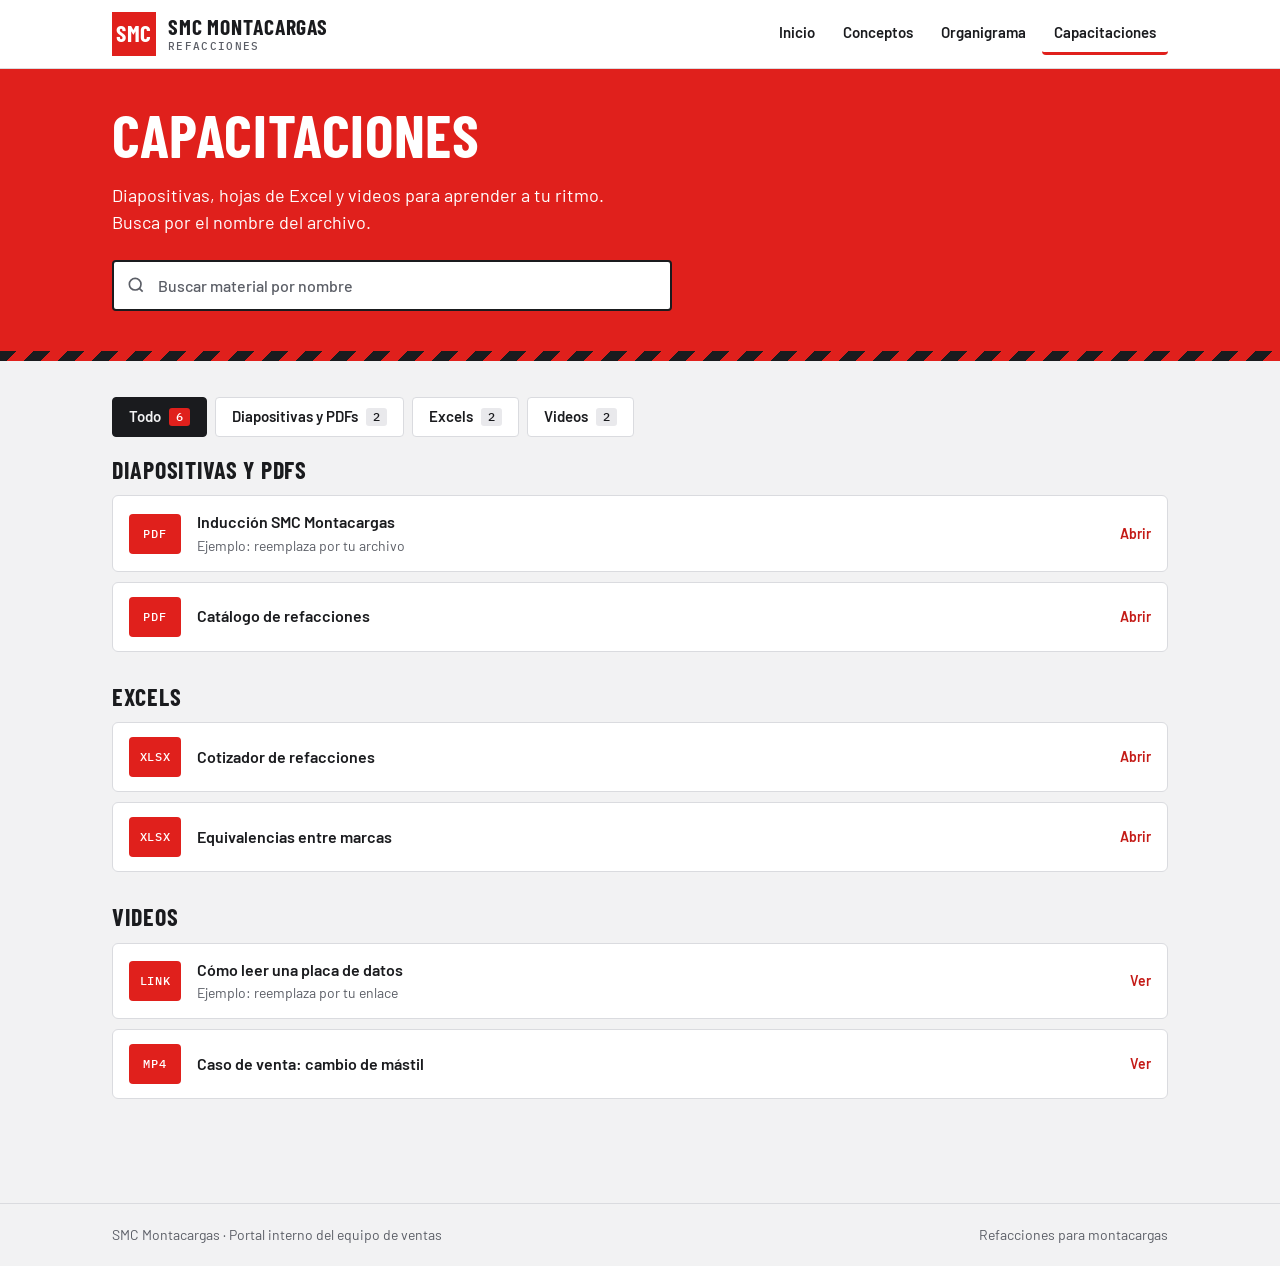
==== capacitaciones.html @ db4a0c0d "Add files via upload" ====
<!doctype html>
<html lang="es">
<head>
<meta charset="utf-8">
<meta name="viewport" content="width=device-width, initial-scale=1, viewport-fit=cover">
<title>Capacitaciones · SMC Montacargas</title>
<link rel="preconnect" href="https://fonts.googleapis.com">
<link rel="preconnect" href="https://fonts.gstatic.com" crossorigin>
<link rel="stylesheet" href="https://fonts.googleapis.com/css2?family=Barlow+Condensed:wght@600;700&family=Barlow:wght@400;500;600&family=IBM+Plex+Mono:wght@500&display=swap">
<link rel="stylesheet" href="styles.css">
</head>
<body>

<header class="top">
  <div class="wrap">
    <a class="brand" href="index.html">
      <span class="brand-mark" aria-hidden="true">SMC</span>
      <span>
        <span class="brand-name">SMC Montacargas</span>
        <span class="brand-sub">Refacciones</span>
      </span>
    </a>
    <nav class="nav" aria-label="Principal">
      <a href="index.html">Inicio</a>
      <a href="conceptos.html">Conceptos</a>
      <a href="https://app.organimi.com/public/organizations/630797d5f36d9a0c2904dac4/charts/63334c1b64dfc5c6c9de91fa/chart/view?pId=5f5c45b0f3475c3c7e5f84b5320946b3ab58f2936642d23510193ae79ce800d3" target="_blank" rel="noopener">Organigrama</a>
      <a href="capacitaciones.html" aria-current="page">Capacitaciones</a>
    </nav>
  </div>
</header>

<main>
  <div class="hero compact">
    <div class="wrap">
      <div>
        <h1>Capacitaciones</h1>
        <p class="lead">Diapositivas, hojas de Excel y videos para aprender a tu ritmo. Busca por el nombre del archivo.</p>
        <div class="search">
          <svg viewBox="0 0 24 24" fill="none" stroke="currentColor" stroke-width="2" aria-hidden="true"><circle cx="11" cy="11" r="7"/><path d="M20 20l-4-4"/></svg>
          <input id="buscar" type="search" placeholder="Buscar material por nombre" aria-label="Buscar material por nombre" autocomplete="off">
        </div>
      </div>
    </div>
    <div class="strip" aria-hidden="true"></div>
  </div>

  <div class="page">
    <div class="wrap">
      <div class="tabs" id="tabs" role="tablist" aria-label="Secciones"></div>
      <p class="hint" id="aviso" hidden></p>
      <div id="resultado" aria-live="polite"></div>
    </div>
  </div>
</main>

<footer class="foot">
  <div class="wrap">
    <p>SMC Montacargas · Portal interno del equipo de ventas</p>
    <p>Refacciones para montacargas</p>
  </div>
</footer>

<script>
/* ------------------------------------------------------------------
   AQUÍ AGREGAS TU MATERIAL
   Sube los archivos al repositorio (por ejemplo en las carpetas
   material/diapositivas, material/excel y material/videos) y agrega
   una línea por archivo en la sección que corresponda:

     { nombre: 'Nombre que verá el vendedor', archivo: 'ruta/o/URL', descripcion: 'opcional' }

   • "archivo" puede ser una ruta del repositorio (material/excel/cotizador.xlsx)
     o un enlace completo (https://...), por ejemplo de YouTube o Drive.
   • Cuida mayúsculas, minúsculas y espacios: GitHub distingue entre ellos.
     Conviene usar nombres sin espacios, como induccion-smc.pdf.
   ------------------------------------------------------------------ */
var SECCIONES = [
  {
    id: 'diapositivas',
    titulo: 'Diapositivas y PDFs',
    items: [
      { nombre: 'Inducción SMC Montacargas', archivo: 'material/diapositivas/induccion-smc.pdf', descripcion: 'Ejemplo: reemplaza por tu archivo' },
      { nombre: 'Catálogo de refacciones', archivo: 'material/diapositivas/catalogo-refacciones.pdf' }
    ]
  },
  {
    id: 'excels',
    titulo: 'Excels',
    items: [
      { nombre: 'Cotizador de refacciones', archivo: 'material/excel/cotizador.xlsx' },
      { nombre: 'Equivalencias entre marcas', archivo: 'material/excel/equivalencias.xlsx' }
    ]
  },
  {
    id: 'videos',
    titulo: 'Videos',
    items: [
      { nombre: 'Cómo leer una placa de datos', archivo: 'https://www.youtube.com/', descripcion: 'Ejemplo: reemplaza por tu enlace' },
      { nombre: 'Caso de venta: cambio de mástil', archivo: 'material/videos/caso-mastil.mp4' }
    ]
  }
];

(function () {
  var caja = document.getElementById('buscar');
  var tabsEl = document.getElementById('tabs');
  var avisoEl = document.getElementById('aviso');
  var resEl = document.getElementById('resultado');
  var activa = 'todo';

  function norm(t) {
    return (t || '').toString().normalize('NFD').replace(/[\u0300-\u036f]/g, '').toLowerCase();
  }
  function el(tag, cls, texto) {
    var e = document.createElement(tag);
    if (cls) e.className = cls;
    if (texto) e.textContent = texto;
    return e;
  }
  function nombreArchivo(ruta) {
    var limpio = (ruta || '').split('?')[0].split('#')[0];
    try { return decodeURIComponent(limpio.split('/').pop()); } catch (e) { return limpio.split('/').pop(); }
  }
  function tipo(ruta) {
    if (/^https?:\/\//i.test(ruta) && !/\.(pdf|pptx?|xlsx?|csv|mp4|webm|mov)(\?|#|$)/i.test(ruta)) return 'LINK';
    var m = /\.([a-z0-9]+)(\?|#|$)/i.exec(ruta || '');
    return m ? m[1].toUpperCase().slice(0, 4) : 'LINK';
  }
  function coincide(item, q) {
    return !q || norm(item.nombre + ' ' + nombreArchivo(item.archivo)).indexOf(q) > -1;
  }

  function dibujarItem(item) {
    var a = el('a', 'file');
    a.href = item.archivo; a.target = '_blank'; a.rel = 'noopener';
    a.appendChild(el('span', 'file-type', tipo(item.archivo)));
    var txt = el('span', 'file-name', item.nombre);
    if (item.descripcion) txt.appendChild(el('span', 'file-desc', item.descripcion));
    a.appendChild(txt);
    a.appendChild(el('span', 'file-go', /^(MP4|WEBM|MOV|LINK)$/.test(tipo(item.archivo)) ? 'Ver' : 'Abrir'));
    var li = el('li');
    li.appendChild(a);
    return li;
  }

  function dibujar() {
    var q = norm(caja.value.trim());
    var crudo = caja.value.trim();

    // Pestañas con conteo de resultados
    tabsEl.textContent = '';
    var total = 0;
    var cuentas = {};
    SECCIONES.forEach(function (s) {
      cuentas[s.id] = s.items.filter(function (i) { return coincide(i, q); }).length;
      total += cuentas[s.id];
    });
    var defs = [{ id: 'todo', titulo: 'Todo', n: total }].concat(SECCIONES.map(function (s) {
      return { id: s.id, titulo: s.titulo, n: cuentas[s.id] };
    }));
    defs.forEach(function (d) {
      var b = el('button', 'tab');
      b.type = 'button'; b.setAttribute('role', 'tab');
      b.setAttribute('aria-selected', d.id === activa ? 'true' : 'false');
      b.appendChild(document.createTextNode(d.titulo + ' '));
      b.appendChild(el('span', 'n', String(d.n)));
      b.addEventListener('click', function () { activa = d.id; dibujar(); });
      tabsEl.appendChild(b);
    });

    // Aviso de coincidencias en otras secciones
    avisoEl.hidden = true;
    if (q && activa !== 'todo') {
      var fuera = total - cuentas[activa];
      if (fuera > 0) {
        avisoEl.textContent = '';
        avisoEl.appendChild(document.createTextNode(
          'Hay ' + fuera + (fuera === 1 ? ' resultado' : ' resultados') + ' para “' + crudo + '” en otras secciones. '));
        var ver = el('button', '', 'Ver en todas');
        ver.type = 'button';
        ver.addEventListener('click', function () { activa = 'todo'; dibujar(); });
        avisoEl.appendChild(ver);
        avisoEl.hidden = false;
      }
    }

    // Resultados
    resEl.textContent = '';
    var visibles = SECCIONES.filter(function (s) { return activa === 'todo' || s.id === activa; });
    var hay = false;
    visibles.forEach(function (s) {
      var items = s.items.filter(function (i) { return coincide(i, q); });
      if (!items.length && (q || activa === 'todo')) return;
      hay = true;
      var g = el('section', 'group');
      if (activa === 'todo') g.appendChild(el('h2', '', s.titulo));
      if (!items.length) {
        g.appendChild(el('p', 'empty', 'Aún no hay archivos en esta sección.'));
      } else {
        var ul = el('ul', 'files');
        items.forEach(function (i) { ul.appendChild(dibujarItem(i)); });
        g.appendChild(ul);
      }
      resEl.appendChild(g);
    });
    if (!hay) {
      resEl.appendChild(el('p', 'empty', q
        ? 'No encontramos archivos con ese nombre. Prueba con otra palabra.'
        : 'Aún no hay material publicado.'));
    }
  }

  caja.addEventListener('input', dibujar);
  dibujar();
})();
</script>
</body>
</html>
---- styles.css ----
/* SMC Montacargas · estilos compartidos por todas las páginas */
:root {
  --red: #E0201C;
  --red-deep: #B5130F;
  --on-red: #FFFFFF;
  --accent-text: #C41A16;
  --bg: #F2F2F3;
  --surface: #FFFFFF;
  --ink: #1A1B1E;
  --muted: #5B5E66;
  --line: #DADBDF;
  --chip: #E9E9EC;
  --strip: #1A1B1E;
  --shadow: 0 1px 2px rgba(20,20,24,.08), 0 10px 28px rgba(20,20,24,.10);
  --font-display: 'Barlow Condensed', 'Arial Narrow', Arial, sans-serif;
  --font-body: 'Barlow', system-ui, 'Segoe UI', Arial, sans-serif;
  --font-mono: 'IBM Plex Mono', ui-monospace, Consolas, monospace;
}
@media (prefers-color-scheme: dark) {
  :root {
    --accent-text: #FF6A61;
    --bg: #121314; --surface: #1B1C1F; --ink: #F0F0F2; --muted: #A2A5AD;
    --line: #33353A; --chip: #26282C; --strip: #0A0A0B;
    --shadow: 0 1px 2px rgba(0,0,0,.4), 0 10px 28px rgba(0,0,0,.45);
    color-scheme: dark;
  }
}

*, *::before, *::after { box-sizing: border-box; }
[hidden] { display: none !important; }
img { max-width: 100%; }
html { -webkit-text-size-adjust: 100%; }
body { margin: 0; background: var(--bg); color: var(--ink); font: 400 1rem/1.55 var(--font-body); }
a { color: var(--accent-text); }
:focus-visible { outline: 3px solid var(--ink); outline-offset: 2px; }

.wrap {
  width: min(1120px, 100%); margin-inline: auto;
  padding-left: max(16px, env(safe-area-inset-left, 0px));
  padding-right: max(16px, env(safe-area-inset-right, 0px));
}
@media (min-width: 720px) {
  .wrap { padding-left: max(32px, env(safe-area-inset-left, 0px)); padding-right: max(32px, env(safe-area-inset-right, 0px)); }
}

/* Botones */
.btn {
  appearance: none; border: 0; cursor: pointer; text-decoration: none;
  display: inline-flex; align-items: center; justify-content: center; gap: 8px;
  padding: 12px 18px; border-radius: 4px; background: var(--red); color: var(--on-red);
  font: 600 .9375rem/1 var(--font-body); letter-spacing: .02em;
}
.btn:hover { background: var(--red-deep); }
.btn svg { width: 16px; height: 16px; flex: none; }

/* Encabezado */
.top { background: var(--surface); border-bottom: 1px solid var(--line); }
.top .wrap { display: flex; align-items: center; justify-content: space-between; flex-wrap: wrap; gap: 8px 24px; padding-block: 12px; }
.brand { display: flex; align-items: center; gap: 12px; min-width: 0; color: inherit; text-decoration: none; }
.brand-mark {
  flex: none; display: grid; place-items: center; width: 44px; height: 44px;
  background: var(--red); color: var(--on-red); font: 700 1.45rem/1 var(--font-display); letter-spacing: .02em;
}
.brand-name { display: block; font: 700 1.35rem/1 var(--font-display); text-transform: uppercase; letter-spacing: .04em; white-space: nowrap; }
.brand-sub { display: block; margin-top: 4px; font: 500 .6875rem/1 var(--font-mono); letter-spacing: .12em; text-transform: uppercase; color: var(--muted); }
.nav { display: flex; flex-wrap: wrap; gap: 4px; }
.nav a {
  padding: 8px 12px; border-radius: 4px; color: var(--ink); text-decoration: none;
  font-weight: 600; font-size: .9375rem; border-bottom: 3px solid transparent;
}
.nav a:hover { background: var(--chip); }
.nav a[aria-current="page"] { border-bottom-color: var(--red); }

/* Franja roja */
.hero { background: var(--red); color: var(--on-red); }
.hero .wrap {
  display: grid; grid-template-columns: minmax(0, 1.5fr) minmax(0, 1fr);
  gap: 32px 56px; align-items: center; padding-block: 52px 60px;
}
.hero.compact .wrap { grid-template-columns: minmax(0, 1fr); padding-block: 36px 40px; }
@media (max-width: 860px) { .hero .wrap { grid-template-columns: minmax(0, 1fr); padding-block: 32px 40px; } }
.eyebrow { margin: 0 0 14px; font: 500 .75rem/1.4 var(--font-mono); letter-spacing: .14em; text-transform: uppercase; }
.hero h1 {
  margin: 0; font: 700 clamp(2.5rem, 7vw, 4.75rem)/.98 var(--font-display);
  text-transform: uppercase; letter-spacing: .01em; text-wrap: balance; overflow-wrap: anywhere;
}
.hero.compact h1 { font-size: clamp(2.25rem, 6vw, 3.75rem); }
.lead { margin: 18px 0 0; max-width: 52ch; font-size: 1.125rem; line-height: 1.5; }
.strip { height: 10px; background: repeating-linear-gradient(135deg, var(--strip) 0 12px, var(--red) 12px 24px); }

/* Placa de accesos (inicio) */
.plate {
  position: relative; display: grid; gap: 14px; min-width: 0;
  padding: 28px 28px 24px; border: 2px solid var(--ink); border-radius: 6px;
  color: var(--ink); box-shadow: var(--shadow);
  background:
    radial-gradient(circle at 13px 13px, var(--muted) 0 2.5px, transparent 3px),
    radial-gradient(circle at calc(100% - 13px) 13px, var(--muted) 0 2.5px, transparent 3px),
    radial-gradient(circle at 13px calc(100% - 13px), var(--muted) 0 2.5px, transparent 3px),
    radial-gradient(circle at calc(100% - 13px) calc(100% - 13px), var(--muted) 0 2.5px, transparent 3px),
    var(--surface);
}
.plate-title {
  padding-bottom: 12px; border-bottom: 2px solid var(--ink);
  font: 500 .6875rem/1 var(--font-mono); letter-spacing: .16em; text-transform: uppercase; color: var(--muted);
}
.plate-links { margin: 0; padding: 0; list-style: none; display: grid; }
.plate-links li { border-bottom: 1px solid var(--line); }
.plate-links li:last-child { border-bottom: 0; }
.plate-links a {
  display: flex; justify-content: space-between; align-items: center; gap: 12px;
  padding: 12px 0; color: var(--ink); text-decoration: none;
  font: 700 1.5rem/1.1 var(--font-display); text-transform: uppercase; letter-spacing: .03em;
}
.plate-links a:hover { color: var(--accent-text); }
.plate-links svg { width: 20px; height: 20px; flex: none; }

/* Secciones */
.sections { padding-block: 52px 72px; }
.sec-head { display: flex; flex-wrap: wrap; align-items: baseline; justify-content: space-between; gap: 6px 32px; margin-bottom: 24px; }
.sec-head h2 { margin: 0; font: 700 2rem/1.05 var(--font-display); text-transform: uppercase; letter-spacing: .02em; }
.sec-head p { margin: 0; color: var(--muted); }
.cards { display: grid; grid-template-columns: repeat(3, minmax(0, 1fr)); gap: 20px; }
@media (max-width: 900px) { .cards { grid-template-columns: minmax(0, 1fr); } }

.card {
  display: flex; flex-direction: column; gap: 16px; min-width: 0;
  padding: 24px; background: var(--surface); border: 1px solid var(--line); border-radius: 6px;
}
.card:hover { border-color: var(--red); }
.card-top { display: flex; align-items: flex-start; justify-content: space-between; gap: 12px; }
.icon { display: grid; place-items: center; width: 52px; height: 52px; border-radius: 4px; background: var(--red); color: var(--on-red); }
.icon svg { width: 28px; height: 28px; }
.pill {
  padding: 6px 8px; border: 1px solid var(--line); border-radius: 3px; white-space: nowrap;
  font: 500 .6875rem/1 var(--font-mono); letter-spacing: .1em; text-transform: uppercase; color: var(--muted);
}
.card h3 { margin: 0; font: 700 1.875rem/1.05 var(--font-display); text-transform: uppercase; letter-spacing: .02em; }
.card p { margin: 0; color: var(--muted); }
.list { margin: 0; padding: 0; list-style: none; display: grid; gap: 10px; font-size: .9375rem; }
.list li { display: flex; align-items: flex-start; gap: 10px; }
.list li::before { content: ""; flex: none; width: 8px; height: 8px; margin-top: .55em; background: var(--red); }
.card-foot { margin-top: auto; padding-top: 18px; border-top: 1px solid var(--line); display: flex; align-items: center; justify-content: space-between; gap: 12px; }
.card-foot span { font-size: .875rem; color: var(--muted); }

/* Buscador */
.search { position: relative; max-width: 560px; margin-top: 24px; }
.search svg { position: absolute; left: 14px; top: 50%; width: 20px; height: 20px; transform: translateY(-50%); color: var(--muted); pointer-events: none; }
.search input {
  width: 100%; padding: 14px 16px 14px 44px; border: 2px solid var(--ink); border-radius: 4px;
  background: var(--surface); color: var(--ink); font: 500 1rem/1.2 var(--font-body);
}
.search input::placeholder { color: var(--muted); }

/* Contenido de páginas internas */
.page { padding-block: 36px 72px; }
.summary { margin: 0 0 20px; color: var(--muted); }
.empty { padding: 40px 24px; text-align: center; background: var(--surface); border: 1px dashed var(--line); border-radius: 6px; color: var(--muted); }

/* Conceptos */
.concepts { display: grid; grid-template-columns: repeat(auto-fill, minmax(min(320px, 100%), 1fr)); gap: 20px; }
.concept { display: flex; flex-direction: column; gap: 12px; padding: 24px; background: var(--surface); border: 1px solid var(--line); border-radius: 6px; min-width: 0; }
.concept img { display: block; width: 100%; height: auto; border-radius: 4px; border: 1px solid var(--line); }
.concept h3 { margin: 0; font: 700 1.625rem/1.1 var(--font-display); text-transform: uppercase; letter-spacing: .02em; }
.concept p { margin: 0; color: var(--muted); white-space: pre-line; }
.concept .btn { align-self: flex-start; margin-top: auto; }

/* Capacitaciones */
.tabs { display: flex; flex-wrap: wrap; gap: 8px; margin-bottom: 20px; }
.tab {
  appearance: none; cursor: pointer; display: inline-flex; align-items: center; gap: 8px;
  padding: 10px 16px; border: 1px solid var(--line); border-radius: 4px;
  background: var(--surface); color: var(--ink); font: 600 .9375rem/1 var(--font-body);
}
.tab:hover { border-color: var(--ink); }
.tab[aria-selected="true"] { background: var(--ink); color: var(--bg); border-color: var(--ink); }
.tab .n { padding: 3px 7px; border-radius: 3px; background: var(--chip); color: var(--ink); font: 500 .75rem/1 var(--font-mono); }
.tab[aria-selected="true"] .n { background: var(--red); color: var(--on-red); }
.hint { margin: 0 0 20px; padding: 12px 16px; background: var(--chip); border-radius: 4px; font-size: .9375rem; }
.hint button { appearance: none; border: 0; background: none; padding: 0; cursor: pointer; color: var(--accent-text); font: inherit; font-weight: 600; text-decoration: underline; }
.group { margin-bottom: 32px; }
.group h2 { margin: 0 0 12px; font: 700 1.5rem/1.1 var(--font-display); text-transform: uppercase; letter-spacing: .03em; }
.files { margin: 0; padding: 0; list-style: none; display: grid; gap: 10px; }
.file {
  display: grid; grid-template-columns: auto minmax(0, 1fr) auto; align-items: center; gap: 16px;
  padding: 14px 16px; background: var(--surface); border: 1px solid var(--line); border-radius: 6px;
  color: var(--ink); text-decoration: none;
}
.file:hover { border-color: var(--red); }
.file-type { display: grid; place-items: center; width: 52px; height: 40px; border-radius: 4px; background: var(--red); color: var(--on-red); font: 500 .75rem/1 var(--font-mono); letter-spacing: .06em; }
.file-name { font-weight: 600; overflow-wrap: anywhere; }
.file-desc { display: block; font-size: .875rem; font-weight: 400; color: var(--muted); }
.file-go { font-size: .875rem; font-weight: 600; color: var(--accent-text); white-space: nowrap; }
@media (max-width: 480px) { .file { grid-template-columns: auto minmax(0, 1fr); } .file-go { display: none; } }

/* Pie */
.foot { border-top: 1px solid var(--line); color: var(--muted); font-size: .875rem; }
.foot .wrap { display: flex; flex-wrap: wrap; justify-content: space-between; gap: 8px 24px; padding-block: 20px; }
.foot p { margin: 0; }
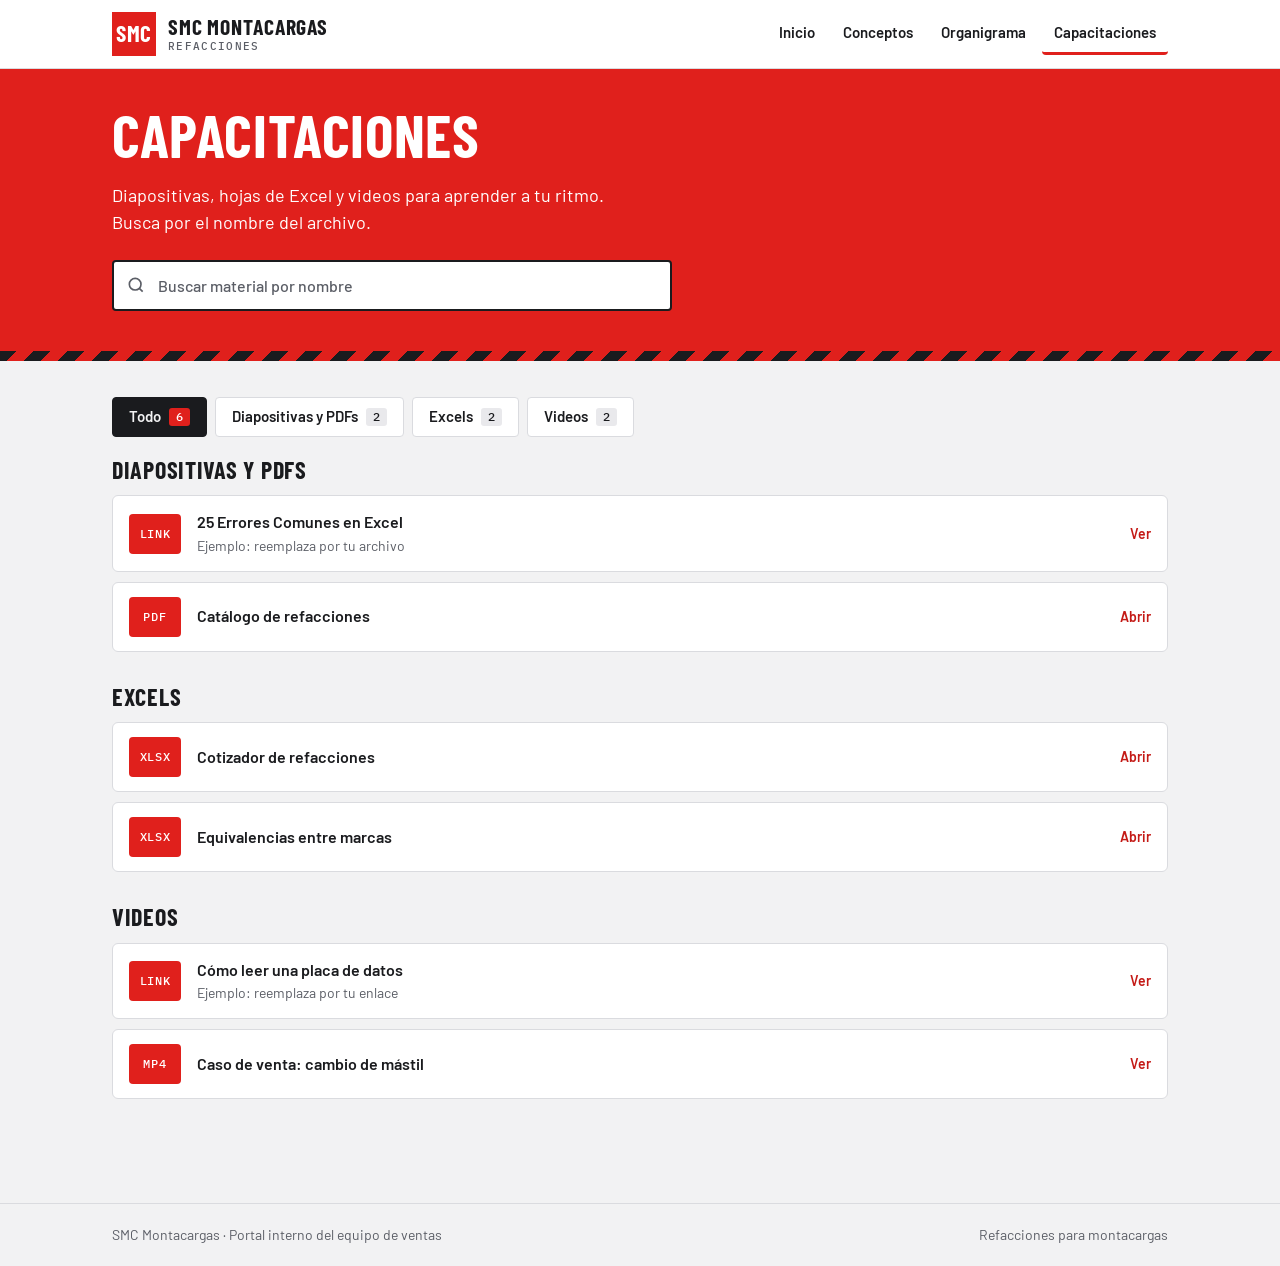
==== commit 7734111f: "Add files via upload" ====
--- a/capacitaciones.html
+++ b/capacitaciones.html
@@ -61,25 +61,13 @@
 </footer>
 
 <script>
-/* ------------------------------------------------------------------
-   AQUÍ AGREGAS TU MATERIAL
-   Sube los archivos al repositorio (por ejemplo en las carpetas
-   material/diapositivas, material/excel y material/videos) y agrega
-   una línea por archivo en la sección que corresponda:
-
-     { nombre: 'Nombre que verá el vendedor', archivo: 'ruta/o/URL', descripcion: 'opcional' }
-
-   • "archivo" puede ser una ruta del repositorio (material/excel/cotizador.xlsx)
-     o un enlace completo (https://...), por ejemplo de YouTube o Drive.
-   • Cuida mayúsculas, minúsculas y espacios: GitHub distingue entre ellos.
-     Conviene usar nombres sin espacios, como induccion-smc.pdf.
-   ------------------------------------------------------------------ */
+
 var SECCIONES = [
   {
     id: 'diapositivas',
     titulo: 'Diapositivas y PDFs',
     items: [
-      { nombre: 'Inducción SMC Montacargas', archivo: 'material/diapositivas/induccion-smc.pdf', descripcion: 'Ejemplo: reemplaza por tu archivo' },
+      { nombre: '25 Errores Comunes en Excel', archivo: 'https://smcmex-my.sharepoint.com/shared?listurl=%2Fpersonal%2Fpowerbi%5Fsmcmex%5Fcom%5Fmx%2FDocuments&viewid=2f02e9c5%2D3cec%2D4bc9%2Daeb1%2D90112e0ec364&ct=1791988717235&or=Teams%2DHL&ga=1&LOF=1&id=%2Fpersonal%2Fpowerbi%5Fsmcmex%5Fcom%5Fmx%2FDocuments%2FDocuments%2FPower%20BI%2FINTELIGENCIA%20COMERCIAL%2FColaboradores%2FVentas%2FVendedor%20Jr%2FMATERIALES%2F25%20errores%20comunes%20excel%2Epdf&parent=%2Fpersonal%2Fpowerbi%5Fsmcmex%5Fcom%5Fmx%2FDocuments%2FDocuments%2FPower%20BI%2FINTELIGENCIA%20COMERCIAL%2FColaboradores%2FVentas%2FVendedor%20Jr%2FMATERIALES', descripcion: 'Ejemplo: reemplaza por tu archivo' },
       { nombre: 'Catálogo de refacciones', archivo: 'material/diapositivas/catalogo-refacciones.pdf' }
     ]
   },
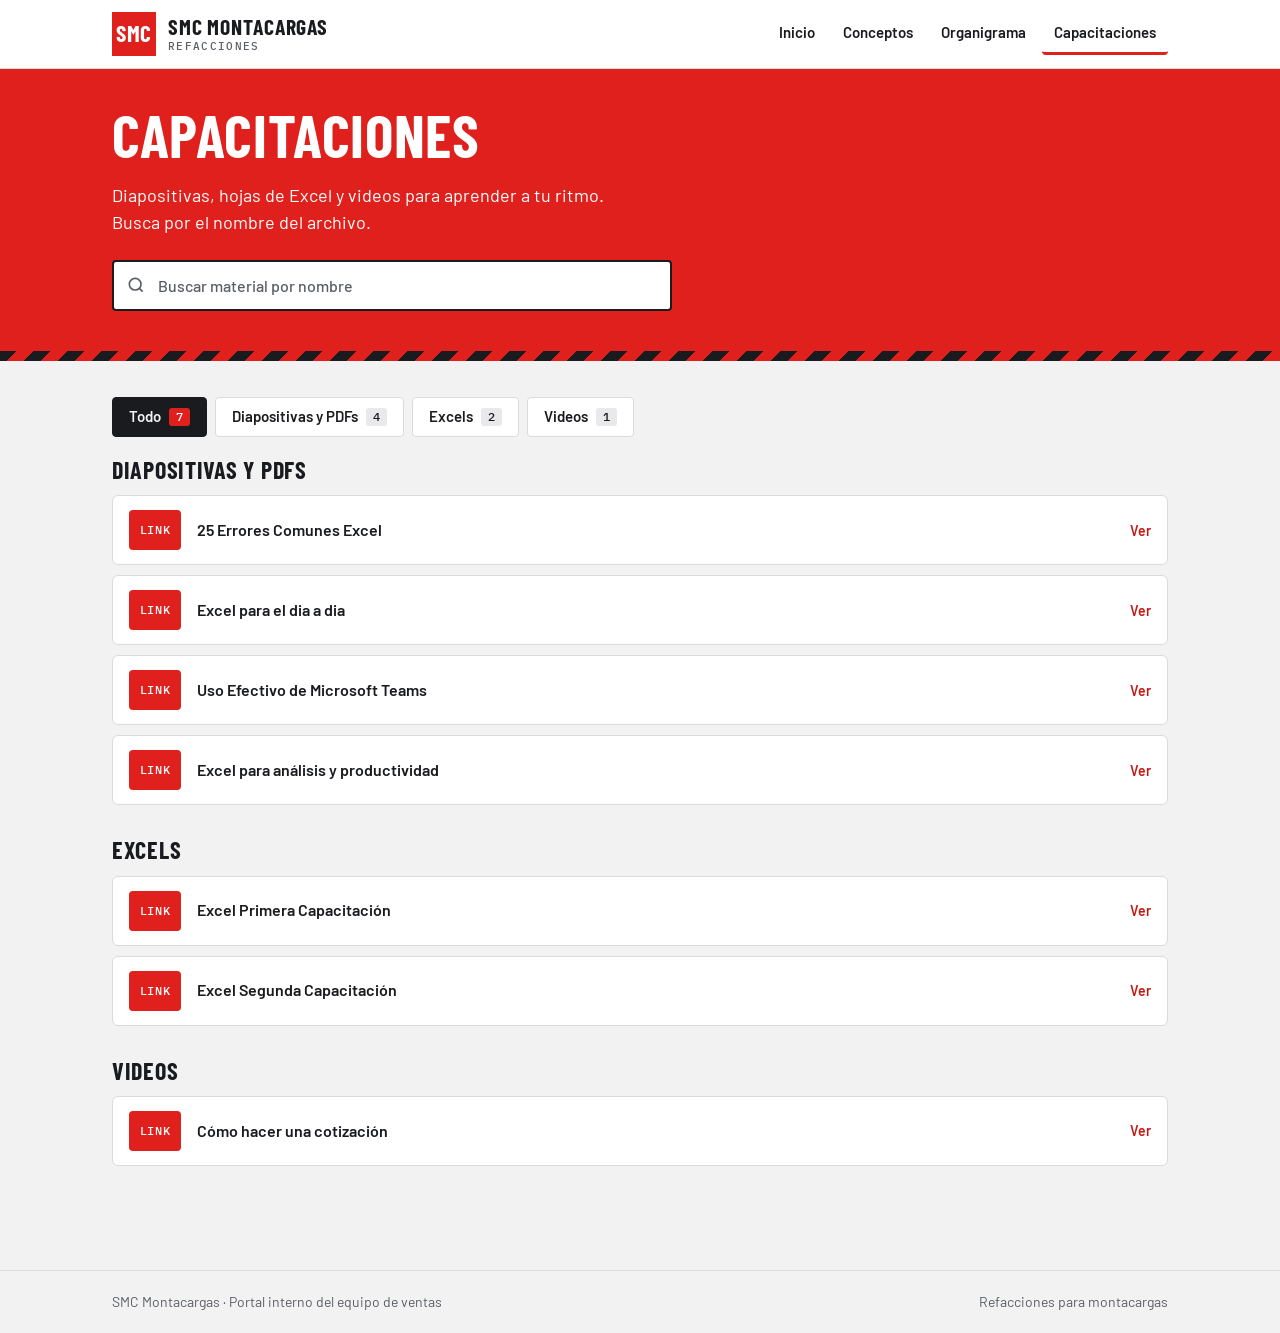
==== commit 21cd745e: "Add files via upload" ====
--- a/capacitaciones.html
+++ b/capacitaciones.html
@@ -67,24 +67,25 @@
     id: 'diapositivas',
     titulo: 'Diapositivas y PDFs',
     items: [
-      { nombre: '25 Errores Comunes en Excel', archivo: 'https://smcmex-my.sharepoint.com/shared?listurl=%2Fpersonal%2Fpowerbi%5Fsmcmex%5Fcom%5Fmx%2FDocuments&viewid=2f02e9c5%2D3cec%2D4bc9%2Daeb1%2D90112e0ec364&ct=1791988717235&or=Teams%2DHL&ga=1&LOF=1&id=%2Fpersonal%2Fpowerbi%5Fsmcmex%5Fcom%5Fmx%2FDocuments%2FDocuments%2FPower%20BI%2FINTELIGENCIA%20COMERCIAL%2FColaboradores%2FVentas%2FVendedor%20Jr%2FMATERIALES%2F25%20errores%20comunes%20excel%2Epdf&parent=%2Fpersonal%2Fpowerbi%5Fsmcmex%5Fcom%5Fmx%2FDocuments%2FDocuments%2FPower%20BI%2FINTELIGENCIA%20COMERCIAL%2FColaboradores%2FVentas%2FVendedor%20Jr%2FMATERIALES', descripcion: 'Ejemplo: reemplaza por tu archivo' },
-      { nombre: 'Catálogo de refacciones', archivo: 'material/diapositivas/catalogo-refacciones.pdf' }
+      { nombre: '25 Errores Comunes Excel', archivo: 'https://smcmex-my.sharepoint.com/shared?listurl=%2Fpersonal%2Fpowerbi%5Fsmcmex%5Fcom%5Fmx%2FDocuments&viewid=2f02e9c5%2D3cec%2D4bc9%2Daeb1%2D90112e0ec364&ct=1791988717235&or=Teams%2DHL&ga=1&LOF=1&id=%2Fpersonal%2Fpowerbi%5Fsmcmex%5Fcom%5Fmx%2FDocuments%2FDocuments%2FPower%20BI%2FINTELIGENCIA%20COMERCIAL%2FColaboradores%2FVentas%2FVendedor%20Jr%2FMATERIALES%2F25%20errores%20comunes%20excel%2Epdf&parent=%2Fpersonal%2Fpowerbi%5Fsmcmex%5Fcom%5Fmx%2FDocuments%2FDocuments%2FPower%20BI%2FINTELIGENCIA%20COMERCIAL%2FColaboradores%2FVentas%2FVendedor%20Jr%2FMATERIALES'},
+      { nombre: 'Excel para el dia a dia', archivo: 'https://smcmex-my.sharepoint.com/shared?listurl=%2Fpersonal%2Fpowerbi_smcmex_com_mx%2FDocuments&viewid=2f02e9c5-3cec-4bc9-aeb1-90112e0ec364&ct=1791988717235&or=Teams-HL&ga=1&LOF=1&id=%2Fpersonal%2Fpowerbi_smcmex_com_mx%2FDocuments%2FDocuments%2FPower%20BI%2FINTELIGENCIA%20COMERCIAL%2FColaboradores%2FVentas%2FVendedor%20Jr%2FMATERIALES%2FExcel%20para%20el%20dia%20a%20dia%2Epdf&parent=%2Fpersonal%2Fpowerbi_smcmex_com_mx%2FDocuments%2FDocuments%2FPower%20BI%2FINTELIGENCIA%20COMERCIAL%2FColaboradores%2FVentas%2FVendedor%20Jr%2FMATERIALES'},
+      { nombre: 'Uso Efectivo de Microsoft Teams', archivo: 'https://smcmex-my.sharepoint.com/shared?listurl=%2Fpersonal%2Fpowerbi%5Fsmcmex%5Fcom%5Fmx%2FDocuments&viewid=2f02e9c5%2D3cec%2D4bc9%2Daeb1%2D90112e0ec364&ct=1791988717235&or=Teams%2DHL&ga=1&LOF=1&id=%2Fpersonal%2Fpowerbi%5Fsmcmex%5Fcom%5Fmx%2FDocuments%2FDocuments%2FPower%20BI%2FINTELIGENCIA%20COMERCIAL%2FColaboradores%2FVentas%2FVendedor%20Jr%2FMATERIALES%2FPresentaci%C3%B3n%20%2D%20Capacitaci%C3%B3n%20Uso%20Efectivo%20de%20Microsoft%20Teams%2Epdf&parent=%2Fpersonal%2Fpowerbi%5Fsmcmex%5Fcom%5Fmx%2FDocuments%2FDocuments%2FPower%20BI%2FINTELIGENCIA%20COMERCIAL%2FColaboradores%2FVentas%2FVendedor%20Jr%2FMATERIALES'},
+      { nombre: 'Excel para análisis y productividad', archivo: 'https://smcmex-my.sharepoint.com/shared?listurl=%2Fpersonal%2Fpowerbi%5Fsmcmex%5Fcom%5Fmx%2FDocuments&viewid=2f02e9c5%2D3cec%2D4bc9%2Daeb1%2D90112e0ec364&ct=1791988717235&or=Teams%2DHL&ga=1&LOF=1&id=%2Fpersonal%2Fpowerbi%5Fsmcmex%5Fcom%5Fmx%2FDocuments%2FDocuments%2FPower%20BI%2FINTELIGENCIA%20COMERCIAL%2FColaboradores%2FVentas%2FVendedor%20Jr%2FMATERIALES%2Fexcel%202%2Epdf&parent=%2Fpersonal%2Fpowerbi%5Fsmcmex%5Fcom%5Fmx%2FDocuments%2FDocuments%2FPower%20BI%2FINTELIGENCIA%20COMERCIAL%2FColaboradores%2FVentas%2FVendedor%20Jr%2FMATERIALES'} 
     ]
   },
   {
     id: 'excels',
     titulo: 'Excels',
     items: [
-      { nombre: 'Cotizador de refacciones', archivo: 'material/excel/cotizador.xlsx' },
-      { nombre: 'Equivalencias entre marcas', archivo: 'material/excel/equivalencias.xlsx' }
+      { nombre: 'Excel Primera Capacitación', archivo: 'https://smcmex-my.sharepoint.com/personal/powerbi_smcmex_com_mx/_layouts/15/Doc.aspx?sourcedoc=%7BFD55428B-EADD-455D-9F17-28955EB5EE69%7D&file=Capacitacion_Excel_Dia_a_Dia.xlsx&action=default&mobileredirect=true&CT=1791998163435&OR=ItemsView&wdwpf=c' },
+      { nombre: 'Excel Segunda Capacitación', archivo: 'https://smcmex-my.sharepoint.com/:x:/r/personal/powerbi_smcmex_com_mx/_layouts/15/Doc.aspx?sourcedoc=%7B30F2991C-A733-4DCB-9012-E9503E3B9E78%7D&file=Excel_Parte2_Capacitacion.xlsx&action=default&mobileredirect=true&wdwpf=c' }
     ]
   },
   {
     id: 'videos',
     titulo: 'Videos',
     items: [
-      { nombre: 'Cómo leer una placa de datos', archivo: 'https://www.youtube.com/', descripcion: 'Ejemplo: reemplaza por tu enlace' },
-      { nombre: 'Caso de venta: cambio de mástil', archivo: 'material/videos/caso-mastil.mp4' }
+      { nombre: 'Cómo hacer una cotización', archivo: 'https://smcmex-my.sharepoint.com/personal/powerbi_smcmex_com_mx/_layouts/15/stream.aspx?id=%2Fpersonal%2Fpowerbi%5Fsmcmex%5Fcom%5Fmx%2FDocuments%2FDocuments%2FPower%20BI%2FINTELIGENCIA%20COMERCIAL%2FColaboradores%2FVentas%2FVendedor%20Jr%2FMATERIALES%2FCotizacion%2Emp4'}
     ]
   }
 ];
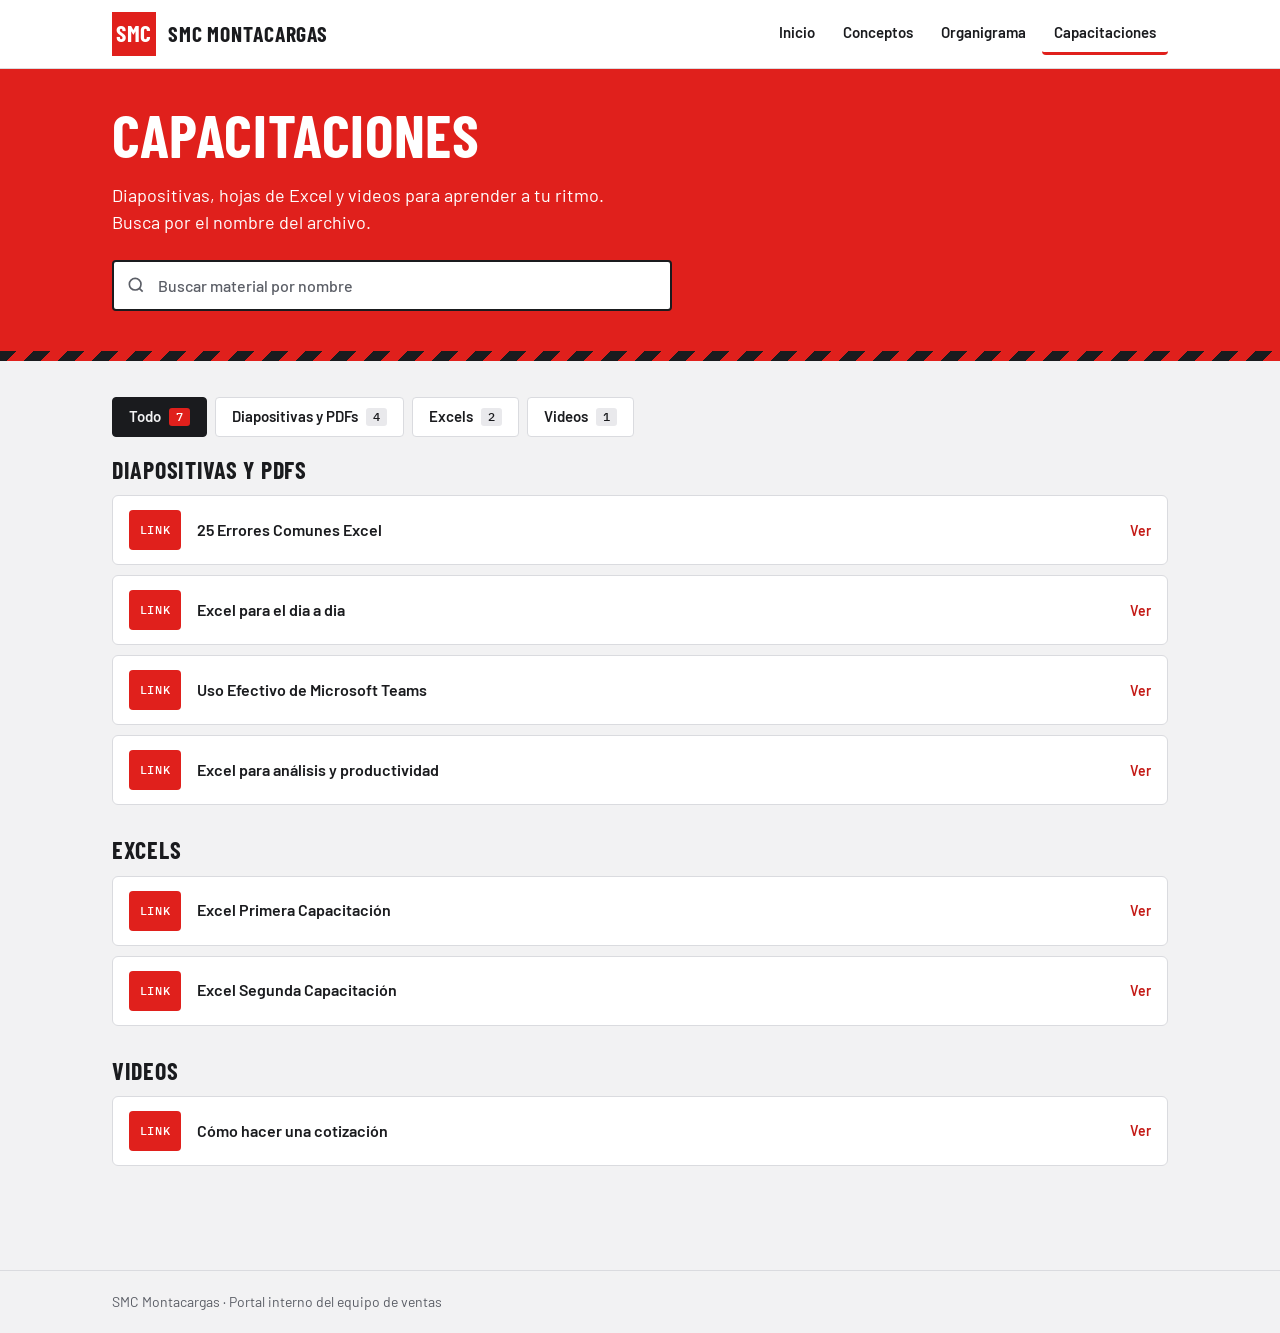
==== commit d6a6293b: "Add files via upload" ====
--- a/capacitaciones.html
+++ b/capacitaciones.html
@@ -17,7 +17,6 @@
       <span class="brand-mark" aria-hidden="true">SMC</span>
       <span>
         <span class="brand-name">SMC Montacargas</span>
-        <span class="brand-sub">Refacciones</span>
       </span>
     </a>
     <nav class="nav" aria-label="Principal">
@@ -56,7 +55,6 @@
 <footer class="foot">
   <div class="wrap">
     <p>SMC Montacargas · Portal interno del equipo de ventas</p>
-    <p>Refacciones para montacargas</p>
   </div>
 </footer>
 
--- a/styles.css
+++ b/styles.css
@@ -196,4 +196,20 @@
 /* Pie */
 .foot { border-top: 1px solid var(--line); color: var(--muted); font-size: .875rem; }
 .foot .wrap { display: flex; flex-wrap: wrap; justify-content: space-between; gap: 8px 24px; padding-block: 20px; }
-.foot p { margin: 0; }+.foot p { margin: 0; }
+
+/* Enlaces de la empresa (inicio) */
+.links-head { margin-top: 56px; }
+.links { display: grid; grid-template-columns: repeat(2, minmax(0, 1fr)); gap: 20px; }
+@media (max-width: 700px) { .links { grid-template-columns: minmax(0, 1fr); } }
+.link-tile {
+  display: flex; align-items: center; gap: 16px; min-width: 0;
+  padding: 22px 24px; border-radius: 6px; border-left: 10px solid var(--red);
+  background: var(--ink); color: var(--bg); text-decoration: none;
+}
+.link-tile:hover { background: var(--red-deep); color: var(--on-red); border-left-color: var(--ink); }
+.link-tile .icon { flex: none; }
+.link-text { flex: 1; min-width: 0; display: grid; gap: 4px; }
+.link-title { font: 700 1.75rem/1.05 var(--font-display); text-transform: uppercase; letter-spacing: .03em; }
+.link-desc { font-size: .9375rem; opacity: .8; }
+.link-out { flex: none; width: 22px; height: 22px; }
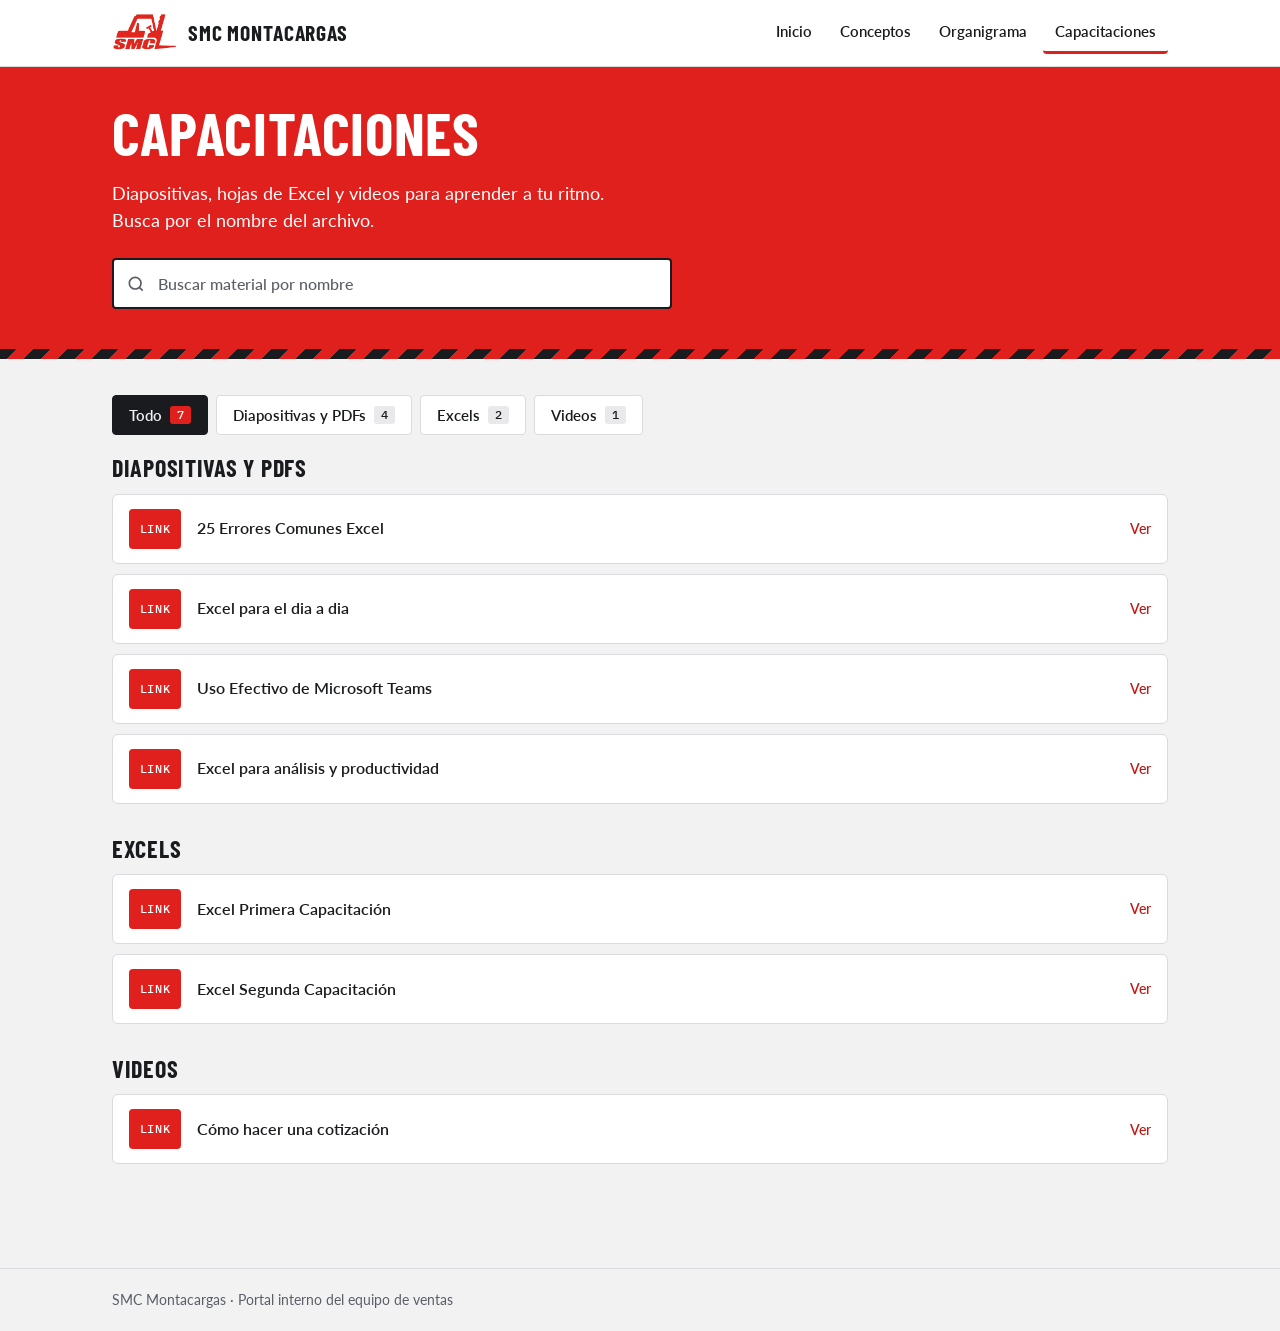
==== commit 0ab35543: "Add files via upload" ====
--- a/capacitaciones.html
+++ b/capacitaciones.html
@@ -7,6 +7,9 @@
 <link rel="preconnect" href="https://fonts.googleapis.com">
 <link rel="preconnect" href="https://fonts.gstatic.com" crossorigin>
 <link rel="stylesheet" href="https://fonts.googleapis.com/css2?family=Barlow+Condensed:wght@600;700&family=Barlow:wght@400;500;600&family=IBM+Plex+Mono:wght@500&display=swap">
+<link rel="preconnect" href="https://fonts.googleapis.com">
+<link rel="preconnect" href="https://fonts.gstatic.com" crossorigin>
+<link href="https://fonts.googleapis.com/css2?family=Lato:wght@300;400;700&display=swap" rel="stylesheet">
 <link rel="stylesheet" href="styles.css">
 </head>
 <body>
@@ -14,7 +17,7 @@
 <header class="top">
   <div class="wrap">
     <a class="brand" href="index.html">
-      <span class="brand-mark" aria-hidden="true">SMC</span>
+      <img src="logo.png" alt="SMC Montacargas" class="brand-logo">
       <span>
         <span class="brand-name">SMC Montacargas</span>
       </span>
@@ -27,7 +30,6 @@
     </nav>
   </div>
 </header>
-
 <main>
   <div class="hero compact">
     <div class="wrap">
--- a/styles.css
+++ b/styles.css
@@ -13,7 +13,7 @@
   --strip: #1A1B1E;
   --shadow: 0 1px 2px rgba(20,20,24,.08), 0 10px 28px rgba(20,20,24,.10);
   --font-display: 'Barlow Condensed', 'Arial Narrow', Arial, sans-serif;
-  --font-body: 'Barlow', system-ui, 'Segoe UI', Arial, sans-serif;
+  --font-body: 'Lato', system-ui, 'Segoe UI', Arial, sans-serif;
   --font-mono: 'IBM Plex Mono', ui-monospace, Consolas, monospace;
 }
 @media (prefers-color-scheme: dark) {
@@ -57,6 +57,7 @@
 .top { background: var(--surface); border-bottom: 1px solid var(--line); }
 .top .wrap { display: flex; align-items: center; justify-content: space-between; flex-wrap: wrap; gap: 8px 24px; padding-block: 12px; }
 .brand { display: flex; align-items: center; gap: 12px; min-width: 0; color: inherit; text-decoration: none; }
+.brand-logo { max-height: 40px; width: auto; vertical-align: middle; }
 .brand-mark {
   flex: none; display: grid; place-items: center; width: 44px; height: 44px;
   background: var(--red); color: var(--on-red); font: 700 1.45rem/1 var(--font-display); letter-spacing: .02em;
